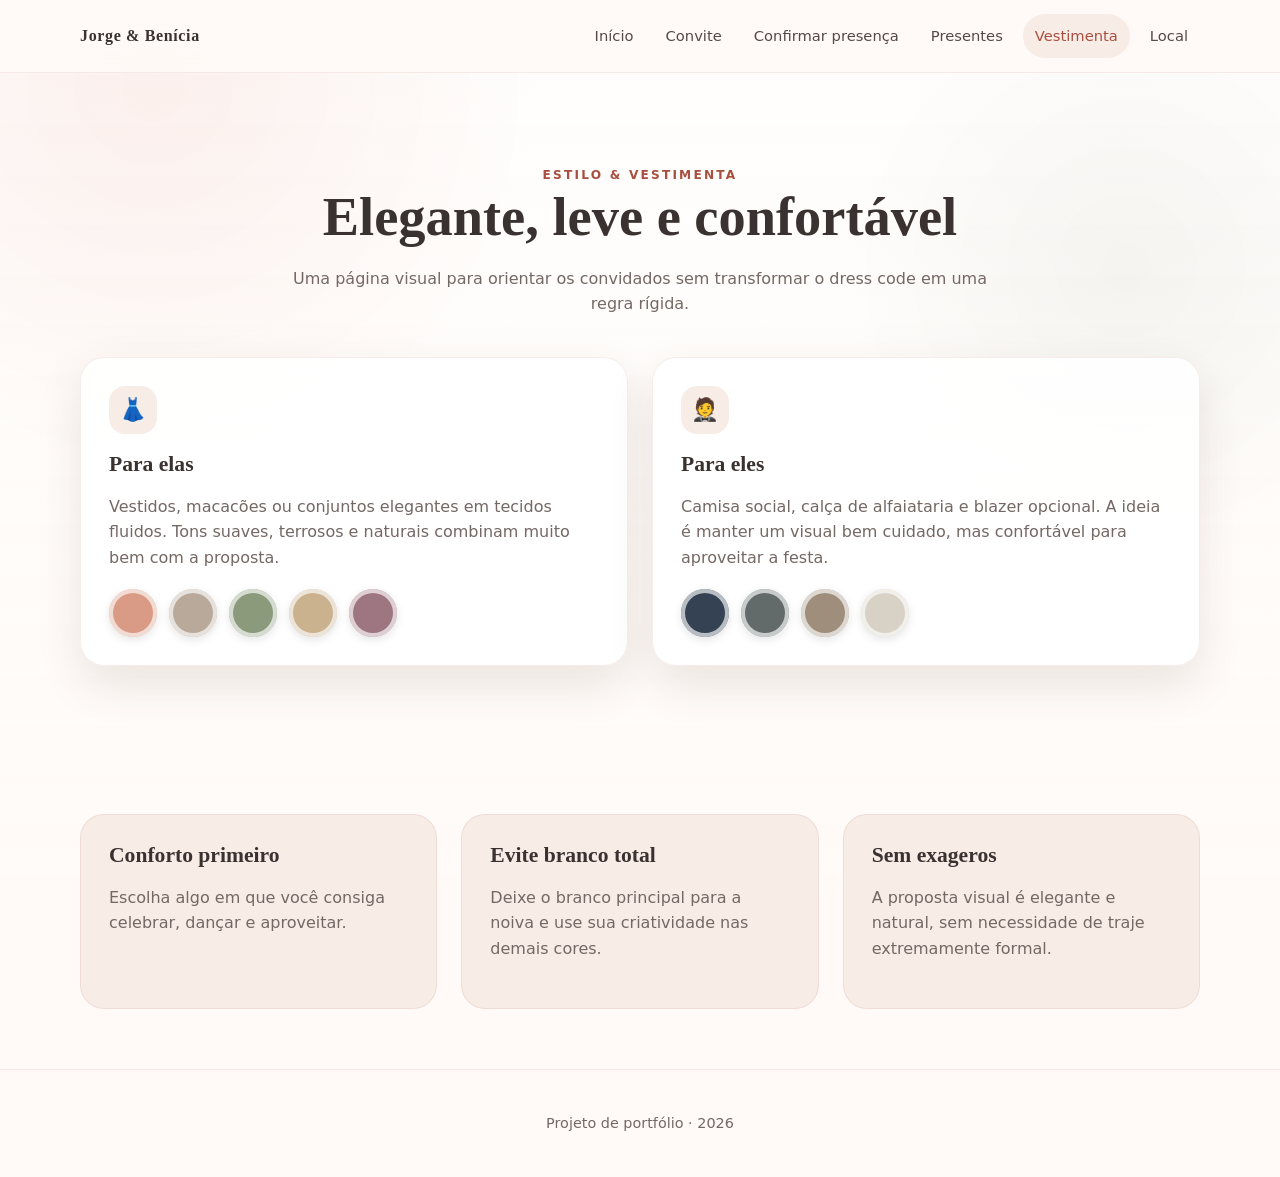
==== vestimenta.html @ 100acfb4 "feat: add dress code page" ====
<!doctype html>
<html lang="pt-BR">
<head><meta charset="utf-8"><meta name="viewport" content="width=device-width,initial-scale=1"><title>Estilo & Vestimenta — Jorge & Benícia</title><link rel="stylesheet" href="assets/css/styles.css"></head>
<body>
<header class="site-header"><div class="container nav"><a class="brand" href="index.html">Jorge & Benícia</a><button class="menu-toggle" aria-label="Abrir menu">☰</button><nav class="nav-links"><a href="index.html">Início</a><a href="convite.html">Convite</a><a href="confirmacao.html">Confirmar presença</a><a href="presentes.html">Presentes</a><a class="active" href="vestimenta.html">Vestimenta</a><a href="local.html">Local</a></nav></div></header>
<main>
<section class="section"><div class="container"><div class="section-header center"><span class="eyebrow">Estilo & Vestimenta</span><h2>Elegante, leve e confortável</h2><p>Uma página visual para orientar os convidados sem transformar o dress code em uma regra rígida.</p></div><div class="grid grid-2"><article class="card"><div class="icon-box">👗</div><h3>Para elas</h3><p>Vestidos, macacões ou conjuntos elegantes em tecidos fluidos. Tons suaves, terrosos e naturais combinam muito bem com a proposta.</p><div class="dress-palette"><span class="swatch" style="background:#d99b85"></span><span class="swatch" style="background:#b9a99a"></span><span class="swatch" style="background:#8a9a7b"></span><span class="swatch" style="background:#cab28f"></span><span class="swatch" style="background:#9e7682"></span></div></article><article class="card"><div class="icon-box">🤵</div><h3>Para eles</h3><p>Camisa social, calça de alfaiataria e blazer opcional. A ideia é manter um visual bem cuidado, mas confortável para aproveitar a festa.</p><div class="dress-palette"><span class="swatch" style="background:#344253"></span><span class="swatch" style="background:#626b69"></span><span class="swatch" style="background:#9f8e7c"></span><span class="swatch" style="background:#d8d1c5"></span></div></article></div></div></section>
<section class="section compact"><div class="container grid grid-3"><div class="card soft"><h3>Conforto primeiro</h3><p>Escolha algo em que você consiga celebrar, dançar e aproveitar.</p></div><div class="card soft"><h3>Evite branco total</h3><p>Deixe o branco principal para a noiva e use sua criatividade nas demais cores.</p></div><div class="card soft"><h3>Sem exageros</h3><p>A proposta visual é elegante e natural, sem necessidade de traje extremamente formal.</p></div></div></section>
</main><footer><div class="container"><p>Projeto de portfólio · <span data-year></span></p></div></footer><script src="assets/js/common.js"></script>
</body></html>
---- assets/css/styles.css ----
:root {
  --terracota: #d97762;
  --terracota-dark: #a94f3f;
  --terracota-soft: #f1d7cf;
  --rose: #f8ece7;
  --cream: #fffaf7;
  --white: #ffffff;
  --ink: #3a3230;
  --muted: #746864;
  --green: #74836c;
  --gold: #b9965b;
  --shadow: 0 18px 45px rgba(87, 54, 44, .12);
  --radius: 24px;
  --container: 1120px;
}

* { box-sizing: border-box; }
html { scroll-behavior: smooth; }
body { margin: 0; font-family: Inter, ui-sans-serif, system-ui, -apple-system, BlinkMacSystemFont, "Segoe UI", sans-serif; background: var(--cream); color: var(--ink); line-height: 1.6; }
body::before { content: ""; position: fixed; inset: 0; pointer-events: none; background: radial-gradient(circle at 12% 10%, rgba(217,119,98,.10), transparent 28%), radial-gradient(circle at 88% 30%, rgba(116,131,108,.08), transparent 22%), linear-gradient(180deg, rgba(255,255,255,.68), rgba(255,250,247,.75)); z-index: -1; }
a { color: inherit; text-decoration: none; }
img { max-width: 100%; display: block; }
button, input, select, textarea { font: inherit; }
.container { width: min(calc(100% - 32px), var(--container)); margin: 0 auto; }
.section { padding: 88px 0; }
.section.compact { padding: 60px 0; }
.eyebrow { text-transform: uppercase; letter-spacing: .18em; font-size: .76rem; font-weight: 800; color: var(--terracota-dark); }
h1, h2, h3 { line-height: 1.12; margin: 0 0 18px; }
h1, .script-title { font-family: "Brush Script MT", "Segoe Script", "Snell Roundhand", cursive; font-weight: 500; }
h1 { font-size: clamp(4rem, 11vw, 7.5rem); color: var(--terracota-dark); }
h2 { font-family: Georgia, "Times New Roman", serif; font-size: clamp(2rem, 5vw, 3.4rem); }
h3 { font-family: Georgia, "Times New Roman", serif; font-size: 1.35rem; }
p { margin: 0 0 18px; color: var(--muted); }
.site-header { position: sticky; top: 0; z-index: 50; backdrop-filter: blur(18px); background: rgba(255,250,247,.88); border-bottom: 1px solid rgba(169,79,63,.10); }
.nav { min-height: 72px; display: flex; align-items: center; justify-content: space-between; gap: 24px; }
.brand { font-family: Georgia, serif; font-weight: 700; letter-spacing: .04em; white-space: nowrap; }
.nav-links { display: flex; gap: 8px; align-items: center; flex-wrap: wrap; }
.nav-links a { padding: 10px 12px; border-radius: 999px; font-size: .92rem; color: #554945; }
.nav-links a:hover, .nav-links a.active { background: var(--rose); color: var(--terracota-dark); }
.menu-toggle { display: none; border: 0; background: transparent; font-size: 1.4rem; }
.hero { min-height: calc(100vh - 72px); display: grid; place-items: center; text-align: center; position: relative; overflow: hidden; }
.hero::before, .hero::after { content: ""; position: absolute; width: 380px; height: 380px; border-radius: 50%; opacity: .65; z-index: -1; }
.hero::before { background: var(--terracota-soft); top: -160px; left: -130px; }
.hero::after { background: #e7eadf; bottom: -180px; right: -120px; }
.hero-card { max-width: 820px; padding: 90px 26px; }
.hero-subtitle { font-family: Georgia, serif; font-size: 1.18rem; color: #5c4b46; }
.hero-actions { display: flex; gap: 12px; justify-content: center; flex-wrap: wrap; margin-top: 28px; }
.btn { display: inline-flex; align-items: center; justify-content: center; gap: 8px; border: 1px solid transparent; border-radius: 999px; padding: 13px 22px; font-weight: 800; cursor: pointer; transition: .2s ease; }
.btn:hover { transform: translateY(-1px); }
.btn-primary { background: var(--terracota); color: white; box-shadow: 0 10px 25px rgba(169,79,63,.2); }
.btn-primary:hover { background: var(--terracota-dark); }
.btn-secondary { background: white; border-color: rgba(169,79,63,.18); color: var(--terracota-dark); }
.btn-ghost { background: transparent; border-color: rgba(169,79,63,.22); color: var(--terracota-dark); }
.btn[disabled] { opacity: .48; cursor: not-allowed; transform: none; }
.grid { display: grid; gap: 24px; }
.grid-2 { grid-template-columns: repeat(2, minmax(0, 1fr)); }
.grid-3 { grid-template-columns: repeat(3, minmax(0, 1fr)); }
.card { background: rgba(255,255,255,.88); border: 1px solid rgba(169,79,63,.10); border-radius: var(--radius); box-shadow: var(--shadow); padding: 28px; }
.card.soft { background: var(--rose); box-shadow: none; }
.icon-box { width: 48px; height: 48px; border-radius: 16px; display: grid; place-items: center; background: var(--rose); color: var(--terracota-dark); font-size: 1.4rem; margin-bottom: 18px; }
.section-header { max-width: 720px; margin-bottom: 40px; }
.section-header.center { margin-inline: auto; text-align: center; }
.timeline { display: grid; gap: 20px; max-width: 760px; margin: 0 auto; }
.timeline-item { display: grid; grid-template-columns: 86px 1fr; gap: 20px; align-items: start; }
.timeline-time { font-weight: 900; color: var(--terracota-dark); }
.timeline-content { padding-bottom: 24px; border-bottom: 1px dashed rgba(169,79,63,.22); }
.badge { display: inline-flex; align-items: center; gap: 6px; padding: 6px 10px; border-radius: 999px; background: var(--rose); color: var(--terracota-dark); font-size: .78rem; font-weight: 800; }
.form-card { max-width: 700px; margin: 0 auto; }
.form-grid { display: grid; grid-template-columns: repeat(2, minmax(0, 1fr)); gap: 18px; }
.field { display: grid; gap: 8px; }
.field.full { grid-column: 1 / -1; }
label { font-weight: 800; font-size: .92rem; }
input, select, textarea { width: 100%; border: 1px solid #e4d8d3; border-radius: 14px; padding: 13px 14px; background: #fff; color: var(--ink); outline: none; }
input:focus, select:focus, textarea:focus { border-color: var(--terracota); box-shadow: 0 0 0 4px rgba(217,119,98,.12); }
textarea { resize: vertical; min-height: 110px; }
.form-status { margin-top: 16px; padding: 12px 14px; border-radius: 14px; display: none; }
.form-status.show { display: block; }
.form-status.success { background: #edf5ea; color: #456241; }
.form-status.error { background: #fae9e5; color: #8a4033; }
.gifts-grid { display: grid; grid-template-columns: repeat(3, minmax(0, 1fr)); gap: 22px; }
.present-card { overflow: hidden; background: #fff; border-radius: 22px; border: 1px solid rgba(169,79,63,.10); box-shadow: var(--shadow); display: flex; flex-direction: column; transition: .2s ease; }
.present-card:hover { transform: translateY(-3px); }
.present-card.is-disabled { opacity: .54; filter: grayscale(.22); }
.present-visual { aspect-ratio: 4/3; display: grid; place-items: center; background: linear-gradient(145deg, #f9eee9, #fff9f6); font-size: 4rem; }
.present-content { padding: 22px; display: grid; gap: 12px; height: 100%; }
.present-meta { display: flex; justify-content: space-between; gap: 10px; align-items: center; }
.price { font-size: 1.25rem; font-weight: 900; color: var(--terracota-dark); }
.progress { height: 9px; background: #f1e5e1; border-radius: 999px; overflow: hidden; }
.progress > span { display: block; height: 100%; background: linear-gradient(90deg, var(--terracota), var(--gold)); }
.dress-palette { display: flex; gap: 12px; flex-wrap: wrap; margin-top: 18px; }
.swatch { width: 48px; height: 48px; border-radius: 50%; box-shadow: inset 0 0 0 4px rgba(255,255,255,.65), 0 3px 10px rgba(0,0,0,.10); }
.location-box { min-height: 340px; display: grid; place-items: center; text-align: center; background: linear-gradient(145deg, #f5e9e4, #eef0e8); }
.location-pin { font-size: 4rem; }
.envelope-scene { min-height: calc(100vh - 72px); display: grid; place-items: center; padding: 60px 16px; perspective: 1400px; }
.envelope-wrap { width: min(560px, 94vw); text-align: center; }
.envelope { position: relative; width: 100%; aspect-ratio: 1.5/1; background: #ead6cc; border-radius: 16px; box-shadow: 0 28px 70px rgba(89, 53, 42, .18); cursor: pointer; transform-style: preserve-3d; }
.envelope::before, .envelope::after { content:""; position:absolute; inset:0; border-radius:16px; }
.envelope::before { background: linear-gradient(135deg, transparent 49.5%, #dfc4b8 50%) left/50% 100% no-repeat, linear-gradient(225deg, transparent 49.5%, #e5cdc3 50%) right/50% 100% no-repeat; }
.envelope-flap { position: absolute; inset: 0 0 auto 0; height: 58%; clip-path: polygon(0 0, 100% 0, 50% 100%); background: #f1ded5; transform-origin: top; transition: transform .8s ease; z-index: 4; }
.seal { position: absolute; left: 50%; top: 48%; transform: translate(-50%, -50%); width: 76px; height: 76px; border-radius: 50%; display: grid; place-items: center; background: var(--terracota-dark); color: white; font-family: Georgia, serif; font-size: 1.15rem; font-weight: 700; z-index: 7; box-shadow: 0 8px 16px rgba(87,54,44,.25); transition: .4s ease; }
.invite-paper { position: absolute; left: 8%; right: 8%; bottom: 7%; min-height: 86%; padding: 28px; background: #fffefa; border-radius: 10px; z-index: 2; display: grid; place-items: center; transition: transform .85s cubic-bezier(.2,.8,.2,1), z-index .1s .45s; transform: translateY(25%); box-shadow: 0 10px 35px rgba(90,60,50,.10); }
.envelope.open .envelope-flap { transform: rotateX(180deg); }
.envelope.open .seal { opacity: 0; transform: translate(-50%, -50%) scale(.6); }
.envelope.open .invite-paper { transform: translateY(-58%); z-index: 6; }
.invite-name { font-family: Georgia, serif; font-size: 1.2rem; font-weight: 700; }
.invite-paper h2 { font-family: "Brush Script MT", "Segoe Script", cursive; color: var(--terracota-dark); font-size: 3rem; }
.toast { position: fixed; right: 20px; bottom: 20px; z-index: 100; background: #3f3431; color: white; border-radius: 14px; padding: 12px 16px; box-shadow: var(--shadow); opacity: 0; transform: translateY(12px); pointer-events: none; transition: .2s ease; }
.toast.show { opacity: 1; transform: translateY(0); }
footer { padding: 42px 0; border-top: 1px solid rgba(169,79,63,.10); text-align: center; }
footer p { margin: 0; font-size: .9rem; }
.code-note { padding: 14px 16px; border-left: 4px solid var(--terracota); background: rgba(217,119,98,.07); border-radius: 0 14px 14px 0; color: #6c5650; font-size: .92rem; }
@media (max-width: 860px) { .grid-3, .gifts-grid { grid-template-columns: repeat(2, minmax(0, 1fr)); } .grid-2 { grid-template-columns: 1fr; } }
@media (max-width: 720px) { .menu-toggle { display: block; } .nav-links { position: absolute; top: 72px; left: 16px; right: 16px; padding: 14px; background: rgba(255,250,247,.98); border: 1px solid rgba(169,79,63,.12); border-radius: 18px; box-shadow: var(--shadow); display: none; flex-direction: column; align-items: stretch; } .nav-links.open { display: flex; } .nav-links a { text-align: center; } .form-grid { grid-template-columns: 1fr; } .field.full { grid-column: auto; } .timeline-item { grid-template-columns: 1fr; gap: 4px; } }
@media (max-width: 560px) { .section { padding: 64px 0; } .grid-3, .gifts-grid { grid-template-columns: 1fr; } .card { padding: 22px; } .hero-card { padding-inline: 0; } }
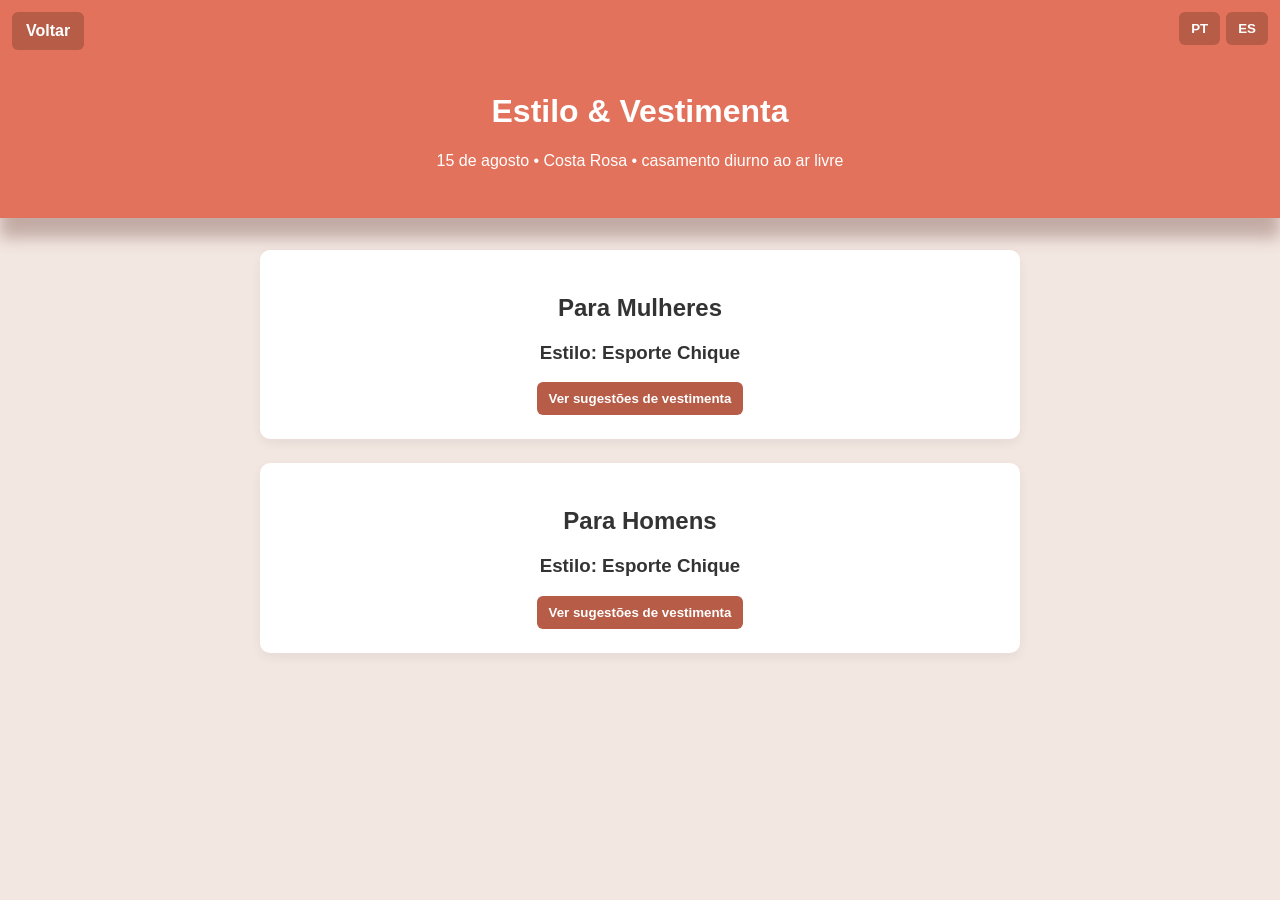
==== commit ab13273f: "rebuild: restore hosted site from project conversations" ====
--- a/vestimenta.html
+++ b/vestimenta.html
@@ -1,10 +1,253 @@
-<!doctype html>
+<!DOCTYPE html>
 <html lang="pt-BR">
-<head><meta charset="utf-8"><meta name="viewport" content="width=device-width,initial-scale=1"><title>Estilo & Vestimenta — Jorge & Benícia</title><link rel="stylesheet" href="assets/css/styles.css"></head>
+<head>
+  <meta charset="UTF-8">
+  <meta name="viewport" content="width=device-width, initial-scale=1.0">
+  <title>Estilo & Vestimenta</title>
+  <style>
+    :root {
+      --terracota: rgb(226, 114, 91);
+      --terracota-escuro: #B65C47;
+      --terracota-claro: #f3e7e2;
+      --branco: #fff;
+      --cinza: #333;
+    }
+
+    * { box-sizing: border-box; }
+
+    body {
+      margin: 0;
+      font-family: 'Segoe UI', sans-serif;
+      background-color: var(--terracota-claro);
+      color: var(--cinza);
+      text-align: center;
+    }
+
+    .botao-voltar {
+      position: fixed;
+      top: 12px;
+      left: 12px;
+      z-index: 20;
+      border: 0;
+      border-radius: 6px;
+      padding: 10px 14px;
+      background: var(--terracota-escuro);
+      color: var(--branco);
+      text-decoration: none;
+      font-weight: bold;
+    }
+
+    .idiomas {
+      position: fixed;
+      top: 12px;
+      right: 12px;
+      z-index: 20;
+      display: flex;
+      gap: 6px;
+    }
+
+    .idiomas button,
+    .toggle-btn {
+      border: 0;
+      border-radius: 6px;
+      padding: 9px 12px;
+      background: var(--terracota-escuro);
+      color: var(--branco);
+      cursor: pointer;
+      font-weight: bold;
+    }
+
+    .lang-section { display: none; }
+    .lang-section.active { display: block; }
+
+    header {
+      background: var(--terracota);
+      color: var(--branco);
+      padding: 4.5rem 1rem 2rem;
+      box-shadow: 0 20px 15px 0 rgba(85,34,23,0.3);
+    }
+
+    main {
+      width: min(92%, 760px);
+      margin: 2rem auto;
+    }
+
+    section {
+      background: var(--branco);
+      margin: 1.5rem auto;
+      padding: 1.5rem;
+      border-radius: 10px;
+      box-shadow: 0 4px 12px rgba(0,0,0,0.06);
+    }
+
+    .detalhes {
+      display: none;
+      margin-top: 1rem;
+      text-align: left;
+    }
+
+    .detalhes.aberto { display: block; }
+
+    .cores {
+      display: flex;
+      gap: 10px;
+      justify-content: center;
+      flex-wrap: wrap;
+      margin: 1rem 0;
+    }
+
+    .cor-item { font-size: .82rem; }
+
+    .cor {
+      display: block;
+      width: 42px;
+      height: 42px;
+      border-radius: 50%;
+      border: 1px solid #ccc;
+      margin: 0 auto 4px;
+    }
+
+    ul { text-align: left; }
+
+    @media (max-width: 600px) {
+      .botao-voltar,
+      .idiomas { position: absolute; }
+
+      header { padding-top: 5rem; }
+    }
+  </style>
+</head>
 <body>
-<header class="site-header"><div class="container nav"><a class="brand" href="index.html">Jorge & Benícia</a><button class="menu-toggle" aria-label="Abrir menu">☰</button><nav class="nav-links"><a href="index.html">Início</a><a href="convite.html">Convite</a><a href="confirmacao.html">Confirmar presença</a><a href="presentes.html">Presentes</a><a class="active" href="vestimenta.html">Vestimenta</a><a href="local.html">Local</a></nav></div></header>
-<main>
-<section class="section"><div class="container"><div class="section-header center"><span class="eyebrow">Estilo & Vestimenta</span><h2>Elegante, leve e confortável</h2><p>Uma página visual para orientar os convidados sem transformar o dress code em uma regra rígida.</p></div><div class="grid grid-2"><article class="card"><div class="icon-box">👗</div><h3>Para elas</h3><p>Vestidos, macacões ou conjuntos elegantes em tecidos fluidos. Tons suaves, terrosos e naturais combinam muito bem com a proposta.</p><div class="dress-palette"><span class="swatch" style="background:#d99b85"></span><span class="swatch" style="background:#b9a99a"></span><span class="swatch" style="background:#8a9a7b"></span><span class="swatch" style="background:#cab28f"></span><span class="swatch" style="background:#9e7682"></span></div></article><article class="card"><div class="icon-box">🤵</div><h3>Para eles</h3><p>Camisa social, calça de alfaiataria e blazer opcional. A ideia é manter um visual bem cuidado, mas confortável para aproveitar a festa.</p><div class="dress-palette"><span class="swatch" style="background:#344253"></span><span class="swatch" style="background:#626b69"></span><span class="swatch" style="background:#9f8e7c"></span><span class="swatch" style="background:#d8d1c5"></span></div></article></div></div></section>
-<section class="section compact"><div class="container grid grid-3"><div class="card soft"><h3>Conforto primeiro</h3><p>Escolha algo em que você consiga celebrar, dançar e aproveitar.</p></div><div class="card soft"><h3>Evite branco total</h3><p>Deixe o branco principal para a noiva e use sua criatividade nas demais cores.</p></div><div class="card soft"><h3>Sem exageros</h3><p>A proposta visual é elegante e natural, sem necessidade de traje extremamente formal.</p></div></div></section>
-</main><footer><div class="container"><p>Projeto de portfólio · <span data-year></span></p></div></footer><script src="assets/js/common.js"></script>
-</body></html>
+  <a href="default.php" class="botao-voltar">Voltar</a>
+
+  <div class="idiomas">
+    <button type="button" onclick="switchLanguage('pt')">PT</button>
+    <button type="button" onclick="switchLanguage('es')">ES</button>
+  </div>
+
+  <div id="pt" class="lang-section">
+    <header>
+      <h1>Estilo & Vestimenta</h1>
+      <p>15 de agosto • Costa Rosa • casamento diurno ao ar livre</p>
+    </header>
+
+    <main>
+      <section id="mulheres">
+        <h2>Para Mulheres</h2>
+        <h3>Estilo: Esporte Chique</h3>
+        <button type="button" class="toggle-btn" onclick="toggleVestimenta()">Ver sugestões de vestimenta</button>
+
+        <div id="vestimentaSugestao" class="detalhes">
+          <p>Para a celebração durante o dia e ao ar livre, a orientação definida foi um visual elegante, leve e confortável.</p>
+
+          <h3>Cores reservadas</h3>
+          <div class="cores">
+            <div class="cor-item"><span class="cor" style="background:#fff"></span>Branco</div>
+            <div class="cor-item"><span class="cor" style="background:#f5f0e8"></span>Off-white</div>
+            <div class="cor-item"><span class="cor" style="background:#1f3148"></span>Azul marinho</div>
+            <div class="cor-item"><span class="cor" style="background:#6f8364"></span>Verde</div>
+            <div class="cor-item"><span class="cor" style="background:#d1735f"></span>Terracota</div>
+            <div class="cor-item"><span class="cor" style="background:#b99a7c"></span>Marrom claro</div>
+          </div>
+
+          <h3>❌ Evite Usar</h3>
+          <ul>
+            <li>As cores reservadas aos noivos, madrinhas e padrinhos.</li>
+            <li>Cores muito fortes ou neon, como vermelho intenso, laranja vibrante e azul royal.</li>
+            <li>Brilhos, pedrarias e tecidos metálicos em excesso.</li>
+            <li>Vestidos muito curtos, decotes ou fendas exageradas.</li>
+            <li>Roupas muito coladas.</li>
+          </ul>
+        </div>
+      </section>
+
+      <section id="homens">
+        <h2>Para Homens</h2>
+        <h3>Estilo: Esporte Chique</h3>
+        <button type="button" class="toggle-btn" onclick="toggleVestimentaHomens()">Ver sugestões de vestimenta</button>
+
+        <div id="vestimentaHomens" class="detalhes">
+          <ul>
+            <li>Camisa social com colete alfaiatado.</li>
+            <li>Paletó casual com camisa social.</li>
+            <li>Uma combinação simples e refinada com paletó.</li>
+          </ul>
+        </div>
+      </section>
+    </main>
+  </div>
+
+  <div id="es" class="lang-section">
+    <header>
+      <h1>Estilo y Vestimenta</h1>
+      <p>15 de agosto • Costa Rosa • boda de día al aire libre</p>
+    </header>
+
+    <main>
+      <section id="mujeresEs">
+        <h2>Para Mujeres</h2>
+        <h3>Estilo: Sport Chic</h3>
+        <button type="button" class="toggle-btn" onclick="toggleVestimentaEs()">Ver sugerencias de vestimenta</button>
+
+        <div id="vestimentaSugestaoEs" class="detalhes">
+          <p>Para la celebración durante el día y al aire libre, la orientación es un estilo elegante, ligero y cómodo.</p>
+
+          <h3>Colores reservados</h3>
+          <div class="cores">
+            <div class="cor-item"><span class="cor" style="background:#fff"></span>Blanco</div>
+            <div class="cor-item"><span class="cor" style="background:#f5f0e8"></span>Off-white</div>
+            <div class="cor-item"><span class="cor" style="background:#1f3148"></span>Azul marino</div>
+            <div class="cor-item"><span class="cor" style="background:#6f8364"></span>Verde</div>
+            <div class="cor-item"><span class="cor" style="background:#d1735f"></span>Terracota</div>
+            <div class="cor-item"><span class="cor" style="background:#b99a7c"></span>Marrón claro</div>
+          </div>
+
+          <h3>❌ Evitar</h3>
+          <ul>
+            <li>Los colores reservados para los novios, madrinas y padrinos.</li>
+            <li>Colores muy fuertes o neón, como rojo intenso, naranja vibrante y azul royal.</li>
+            <li>Brillos, pedrería y tejidos metálicos en exceso.</li>
+            <li>Vestidos demasiado cortos, escotes o aberturas exageradas.</li>
+            <li>Ropa demasiado ajustada.</li>
+          </ul>
+        </div>
+      </section>
+
+      <section id="hombresEs">
+        <h2>Para Hombres</h2>
+        <h3>Estilo: Sport Chic</h3>
+        <button type="button" class="toggle-btn" onclick="toggleVestimentaHomensEs()">Ver sugerencias de vestimenta</button>
+
+        <div id="vestimentaHomensEs" class="detalhes">
+          <ul>
+            <li>Camisa social con chaleco de sastrería.</li>
+            <li>Blazer casual con camisa social.</li>
+            <li>Una combinación simple y refinada con blazer.</li>
+          </ul>
+        </div>
+      </section>
+    </main>
+  </div>
+
+  <script>
+    function switchLanguage(lang) {
+      document.querySelectorAll('.lang-section').forEach(section => section.classList.remove('active'));
+      const target = document.getElementById(lang);
+      if (target) target.classList.add('active');
+    }
+
+    function alternar(id) {
+      const alvo = document.getElementById(id);
+      if (alvo) alvo.classList.toggle('aberto');
+    }
+
+    function toggleVestimenta() { alternar('vestimentaSugestao'); }
+    function toggleVestimentaHomens() { alternar('vestimentaHomens'); }
+    function toggleVestimentaEs() { alternar('vestimentaSugestaoEs'); }
+    function toggleVestimentaHomensEs() { alternar('vestimentaHomensEs'); }
+
+    const idioma = (navigator.language || 'pt').toLowerCase();
+    switchLanguage(idioma.startsWith('es') ? 'es' : 'pt');
+  </script>
+</body>
+</html>
